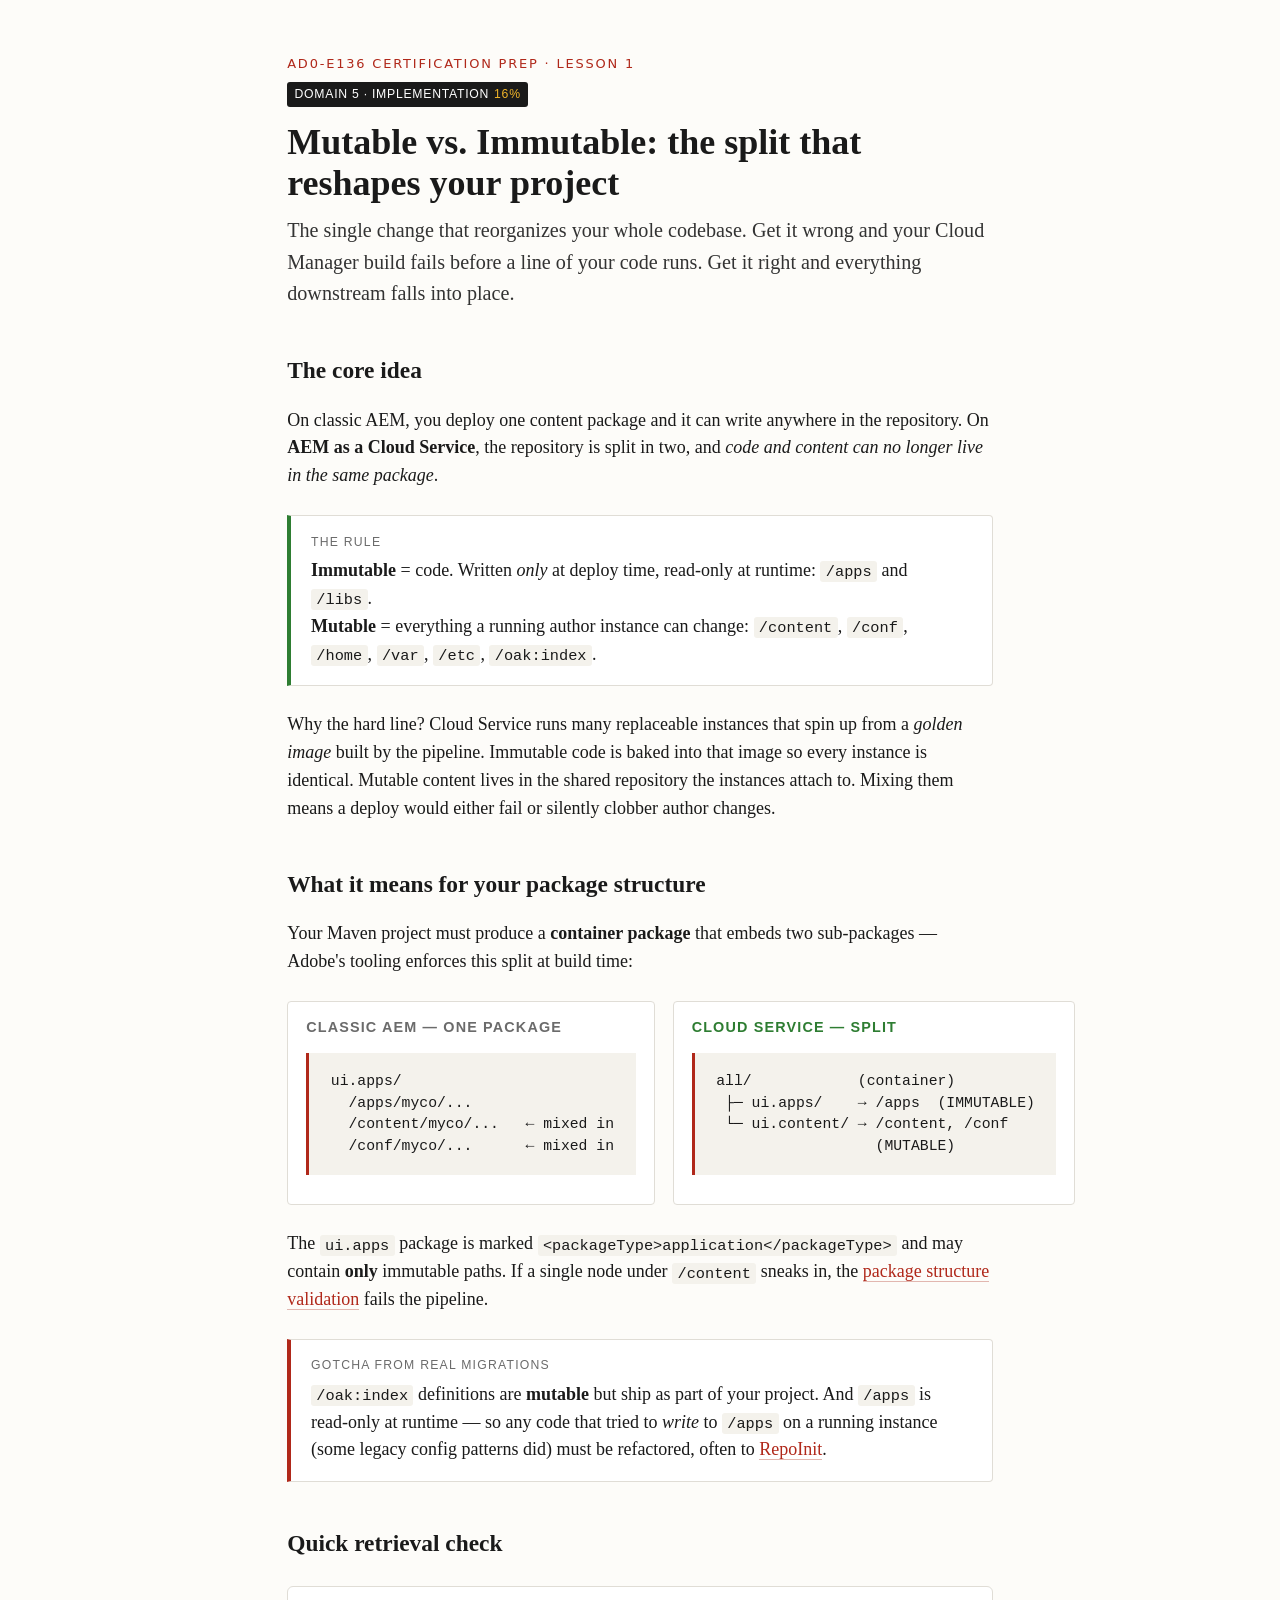
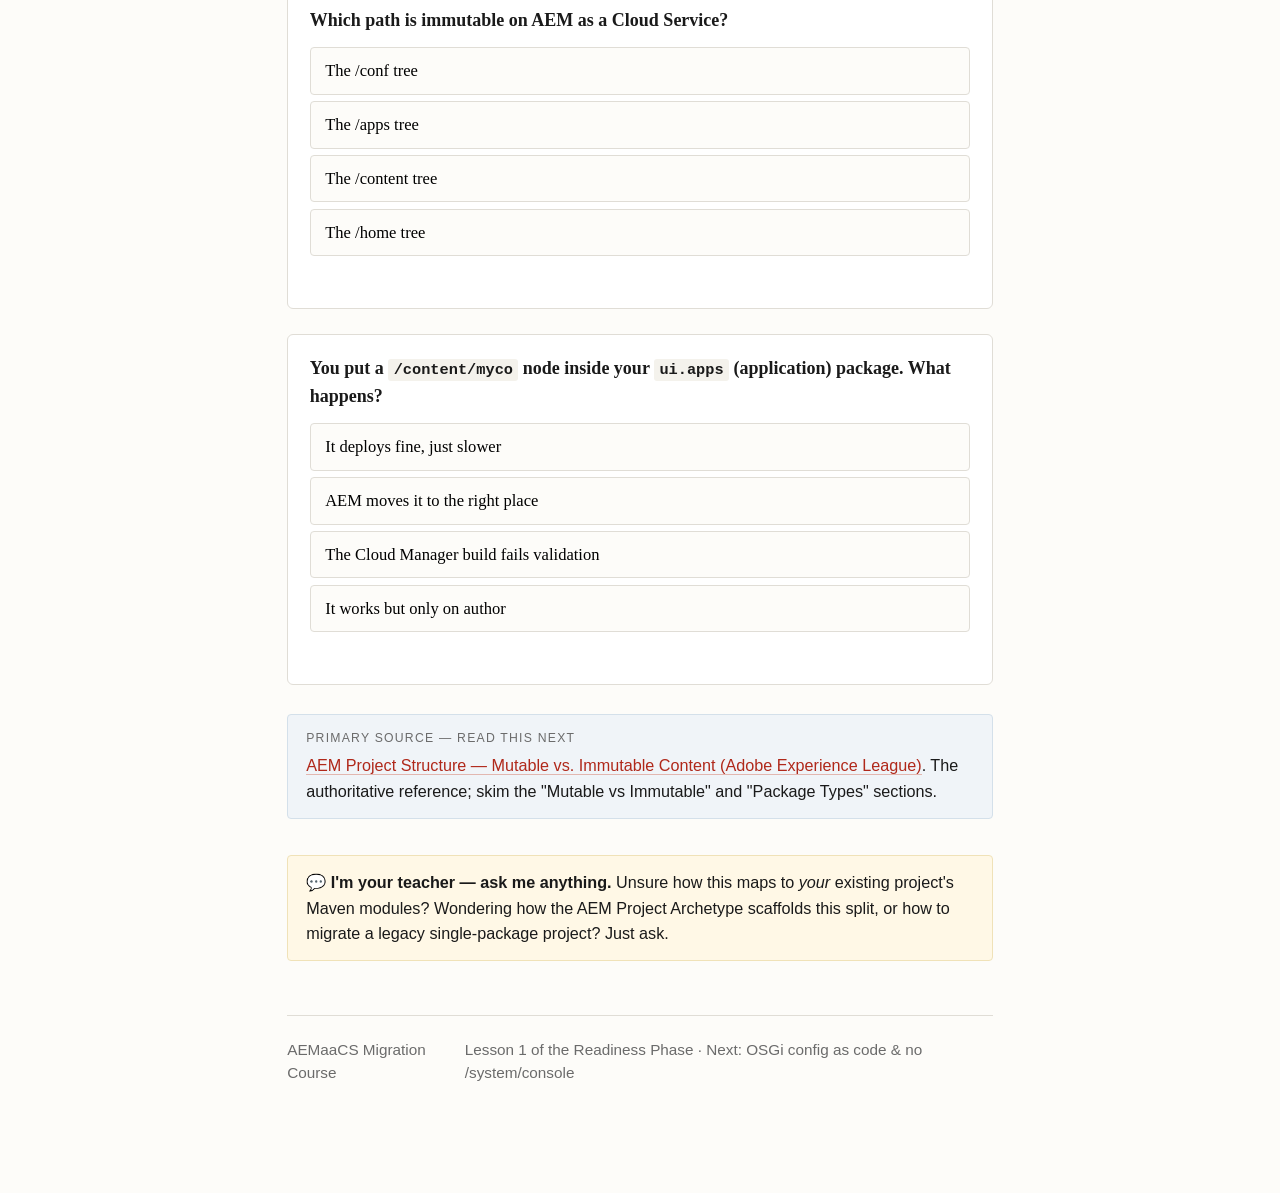
==== lessons/0001-mutable-vs-immutable.html @ 408bcbd1 "first commit" ====
<!DOCTYPE html>
<html lang="en">
<head>
<meta charset="utf-8">
<meta name="viewport" content="width=device-width, initial-scale=1">
<title>Lesson 1 — Mutable vs Immutable: the split that reshapes your project</title>
<link rel="stylesheet" href="../assets/course.css">
</head>
<body>

<p class="kicker">AD0-E136 Certification Prep · Lesson 1</p>
<span class="domain-badge">Domain 5 · Implementation<span class="wt">16%</span></span>
<h1>Mutable vs. Immutable: the split that reshapes your project</h1>
<p class="lede">The single change that reorganizes your whole codebase. Get it wrong and your Cloud Manager build fails before a line of your code runs. Get it right and everything downstream falls into place.</p>

<h2>The core idea</h2>
<p>On classic AEM, you deploy one content package and it can write anywhere in the repository. On <strong>AEM as a Cloud Service</strong>, the repository is split in two, and <em>code and content can no longer live in the same package</em>.</p>

<div class="callout new">
<span class="label">The rule</span>
<strong>Immutable</strong> = code. Written <em>only</em> at deploy time, read-only at runtime: <code>/apps</code> and <code>/libs</code>.<br>
<strong>Mutable</strong> = everything a running author instance can change: <code>/content</code>, <code>/conf</code>, <code>/home</code>, <code>/var</code>, <code>/etc</code>, <code>/oak:index</code>.
</div>

<p>Why the hard line? Cloud Service runs many replaceable instances that spin up from a <em>golden image</em> built by the pipeline. Immutable code is baked into that image so every instance is identical. Mutable content lives in the shared repository the instances attach to. Mixing them means a deploy would either fail or silently clobber author changes.</p>

<h2>What it means for your package structure</h2>
<p>Your Maven project must produce a <strong>container package</strong> that embeds two sub-packages — Adobe's tooling enforces this split at build time:</p>

<div class="compare">
  <div class="was">
    <h4>Classic AEM — one package</h4>
    <pre><code>ui.apps/
  /apps/myco/...
  /content/myco/...   ← mixed in
  /conf/myco/...      ← mixed in</code></pre>
  </div>
  <div class="now">
    <h4>Cloud Service — split</h4>
<pre><code>all/            (container)
 ├─ ui.apps/    → /apps  (IMMUTABLE)
 └─ ui.content/ → /content, /conf
                  (MUTABLE)</code></pre>
  </div>
</div>

<p>The <code>ui.apps</code> package is marked <code>&lt;packageType&gt;application&lt;/packageType&gt;</code> and may contain <strong>only</strong> immutable paths. If a single node under <code>/content</code> sneaks in, the <a href="https://experienceleague.adobe.com/en/docs/experience-manager-cloud-service/content/implementing/developing/aem-project-content-package-structure" target="_blank">package structure validation</a> fails the pipeline.</p>

<div class="callout">
<span class="label">Gotcha from real migrations</span>
<code>/oak:index</code> definitions are <strong>mutable</strong> but ship as part of your project. And <code>/apps</code> is read-only at runtime — so any code that tried to <em>write</em> to <code>/apps</code> on a running instance (some legacy config patterns did) must be refactored, often to <a href="https://sling.apache.org/documentation/bundles/repository-initialization.html" target="_blank">RepoInit</a>.
</div>

<h2>Quick retrieval check</h2>

<div class="quiz" data-answer="1"
     data-explain0="/conf holds editable template &amp; policy config — authors change it at runtime, so it is mutable."
     data-explain1="Correct. /apps is code, baked into the golden image at deploy, read-only at runtime."
     data-explain2="/content is authored pages — mutable by definition."
     data-explain3="/home stores users and groups — mutable, changed at runtime.">
  <div class="q">Which path is <strong>immutable</strong> on AEM as a Cloud Service?</div>
  <button>The /conf tree</button>
  <button>The /apps tree</button>
  <button>The /content tree</button>
  <button>The /home tree</button>
  <div class="feedback"></div>
</div>

<div class="quiz" data-answer="2"
     data-explain0="No — the pipeline would reject it; content in an application package fails validation."
     data-explain1="No — there is no auto-sorting; you must structure the packages yourself."
     data-explain2="Correct. The application package must contain only immutable paths, or the build fails."
     data-explain3="No — mixing is exactly what the split forbids.">
  <div class="q">You put a <code>/content/myco</code> node inside your <code>ui.apps</code> (application) package. What happens?</div>
  <button>It deploys fine, just slower</button>
  <button>AEM moves it to the right place</button>
  <button>The Cloud Manager build fails validation</button>
  <button>It works but only on author</button>
  <div class="feedback"></div>
</div>

<div class="source">
<span class="label">Primary source — read this next</span>
<a href="https://experienceleague.adobe.com/en/docs/experience-manager-cloud-service/content/implementing/developing/aem-project-content-package-structure" target="_blank">AEM Project Structure — Mutable vs. Immutable Content (Adobe Experience League)</a>. The authoritative reference; skim the "Mutable vs Immutable" and "Package Types" sections.
</div>

<div class="ask">
💬 <strong>I'm your teacher — ask me anything.</strong> Unsure how this maps to <em>your</em> existing project's Maven modules? Wondering how the AEM Project Archetype scaffolds this split, or how to migrate a legacy single-package project? Just ask.
</div>

<div class="footer-nav">
  <span>AEMaaCS Migration Course</span>
  <span>Lesson 1 of the Readiness Phase · Next: OSGi config as code &amp; no /system/console</span>
</div>

<script src="../assets/quiz.js"></script>
</body>
</html>
---- assets/course.css ----
/* Shared stylesheet for the AEMaaCS Migration course.
   Tufte-inspired: generous margins, readable serif body, restrained palette.
   Every lesson links this so the course reads as one consistent whole. */

:root {
  --ink: #1a1a1a;
  --muted: #6b6b6b;
  --rule: #e0ddd6;
  --bg: #fdfcf9;
  --accent: #b0281a;      /* Adobe-ish red, used sparingly */
  --code-bg: #f4f2ec;
  --good: #2e7d32;
  --warn: #b0281a;
  --maxw: 42rem;
}

* { box-sizing: border-box; }

html { font-size: 18px; }

body {
  margin: 0 auto;
  max-width: var(--maxw);
  padding: 3rem 1.4rem 6rem;
  background: var(--bg);
  color: var(--ink);
  font-family: et-book, Palatino, "Palatino Linotype", Georgia, serif;
  line-height: 1.55;
  -webkit-font-smoothing: antialiased;
}

.kicker {
  font-family: -apple-system, "Segoe UI", system-ui, sans-serif;
  font-size: .72rem;
  letter-spacing: .14em;
  text-transform: uppercase;
  color: var(--accent);
  margin: 0 0 .3rem;
}

/* Certification domain badge — every lesson declares its exam domain + weight */
.domain-badge {
  display: inline-block;
  font-family: -apple-system, "Segoe UI", sans-serif;
  font-size: .68rem; letter-spacing: .06em; text-transform: uppercase;
  background: #1a1a1a; color: #fff; padding: .25em .6em; border-radius: 3px;
  margin-bottom: .8rem;
}
.domain-badge .wt { color: #f0b429; margin-left: .4em; }

/* Exam-tip callout */
.callout.exam { border-left-color: #f0b429; background: #fffbf0; }

h1 { font-size: 2rem; line-height: 1.15; margin: 0 0 .6rem; font-weight: 600; }
h2 { font-size: 1.3rem; margin: 2.4rem 0 .6rem; font-weight: 600; }
h3 { font-size: 1.05rem; margin: 1.6rem 0 .4rem; font-weight: 600; }

.lede { font-size: 1.12rem; color: #333; margin: 0 0 1.6rem; }

p, li { font-size: 1rem; }

a { color: var(--accent); text-decoration: none; border-bottom: 1px solid #e2b7b0; }
a:hover { border-bottom-color: var(--accent); }

hr { border: none; border-top: 1px solid var(--rule); margin: 2.4rem 0; }

code {
  font-family: "SF Mono", "Cascadia Code", Consolas, monospace;
  font-size: .85em;
  background: var(--code-bg);
  padding: .1em .35em;
  border-radius: 3px;
}

pre {
  background: var(--code-bg);
  border-left: 3px solid var(--accent);
  padding: 1rem 1.2rem;
  overflow-x: auto;
  font-size: .82rem;
  line-height: 1.45;
}
pre code { background: none; padding: 0; font-size: inherit; }

/* Callout boxes */
.callout {
  border: 1px solid var(--rule);
  border-left: 4px solid var(--accent);
  background: #fff;
  padding: .9rem 1.1rem;
  margin: 1.4rem 0;
  border-radius: 0 4px 4px 0;
}
.callout.old { border-left-color: var(--muted); }
.callout.new { border-left-color: var(--good); }
.callout .label {
  font-family: -apple-system, "Segoe UI", sans-serif;
  font-size: .68rem; letter-spacing: .1em; text-transform: uppercase;
  color: var(--muted); display: block; margin-bottom: .3rem;
}

/* Before/after two-column compare */
.compare { display: grid; grid-template-columns: 1fr 1fr; gap: 1rem; margin: 1.4rem 0; }
.compare > div { border: 1px solid var(--rule); border-radius: 4px; padding: .8rem 1rem; background: #fff; }
.compare h4 { margin: 0 0 .5rem; font-size: .8rem; font-family: -apple-system, sans-serif;
  text-transform: uppercase; letter-spacing: .08em; }
.compare .was h4 { color: var(--muted); }
.compare .now h4 { color: var(--good); }
@media (max-width: 34rem) { .compare { grid-template-columns: 1fr; } }

/* Quiz widget (paired with assets/quiz.js) */
.quiz { border: 1px solid var(--rule); border-radius: 6px; padding: 1.1rem 1.2rem; margin: 1.4rem 0; background: #fff; }
.quiz .q { font-weight: 600; margin-bottom: .7rem; }
.quiz button {
  display: block; width: 100%; text-align: left; margin: .35rem 0;
  padding: .55rem .8rem; border: 1px solid var(--rule); border-radius: 4px;
  background: var(--bg); cursor: pointer; font: inherit; font-size: .92rem;
}
.quiz button:hover { border-color: var(--accent); }
.quiz button.sel { background: #e8eef6; border-color: #4a6fa5; }
.quiz button.correct { background: #e7f3e8; border-color: var(--good); }
.quiz button.wrong { background: #fbe9e7; border-color: var(--warn); }
.quiz button.check { text-align: center; font-weight: 600; margin-top: .6rem; background: #1a1a1a; color: #fff; border-color: #1a1a1a; }
.quiz .feedback { margin-top: .7rem; font-size: .9rem; color: var(--muted); min-height: 1.2em; }

.footer-nav {
  margin-top: 3rem; padding-top: 1.2rem; border-top: 1px solid var(--rule);
  font-family: -apple-system, "Segoe UI", sans-serif; font-size: .85rem;
  display: flex; justify-content: space-between; color: var(--muted);
}

.ask {
  font-family: -apple-system, "Segoe UI", sans-serif; font-size: .9rem;
  background: #fff8e6; border: 1px solid #f0e2b8; border-radius: 4px;
  padding: .8rem 1rem; margin: 2rem 0;
}

.source {
  font-family: -apple-system, "Segoe UI", sans-serif; font-size: .9rem;
  background: #f0f4f8; border: 1px solid #d4e0ea; border-radius: 4px;
  padding: .8rem 1rem; margin: 1.6rem 0;
}
.source .label { font-size: .68rem; letter-spacing: .1em; text-transform: uppercase;
  color: var(--muted); display: block; margin-bottom: .3rem; }

@media print {
  body { max-width: none; }
  .quiz button { display: none; }
  a { color: var(--ink); border: none; }
}
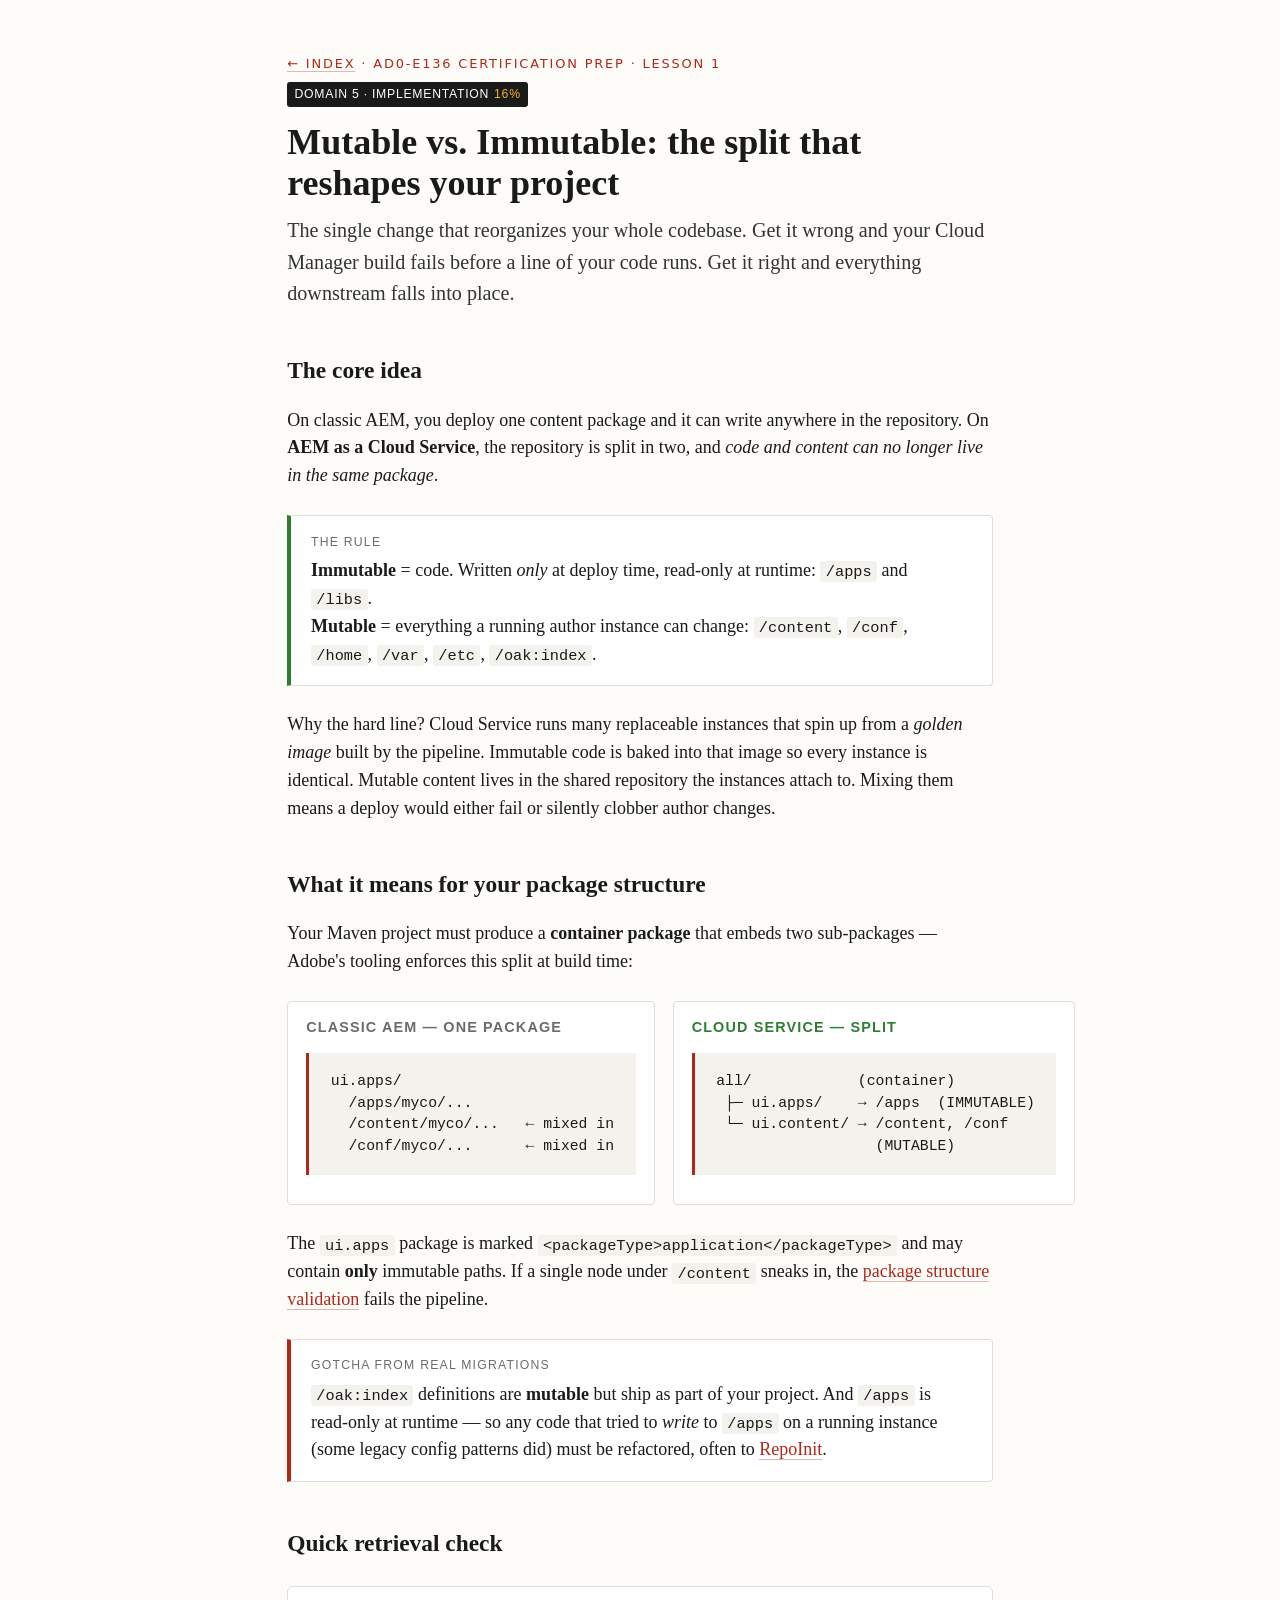
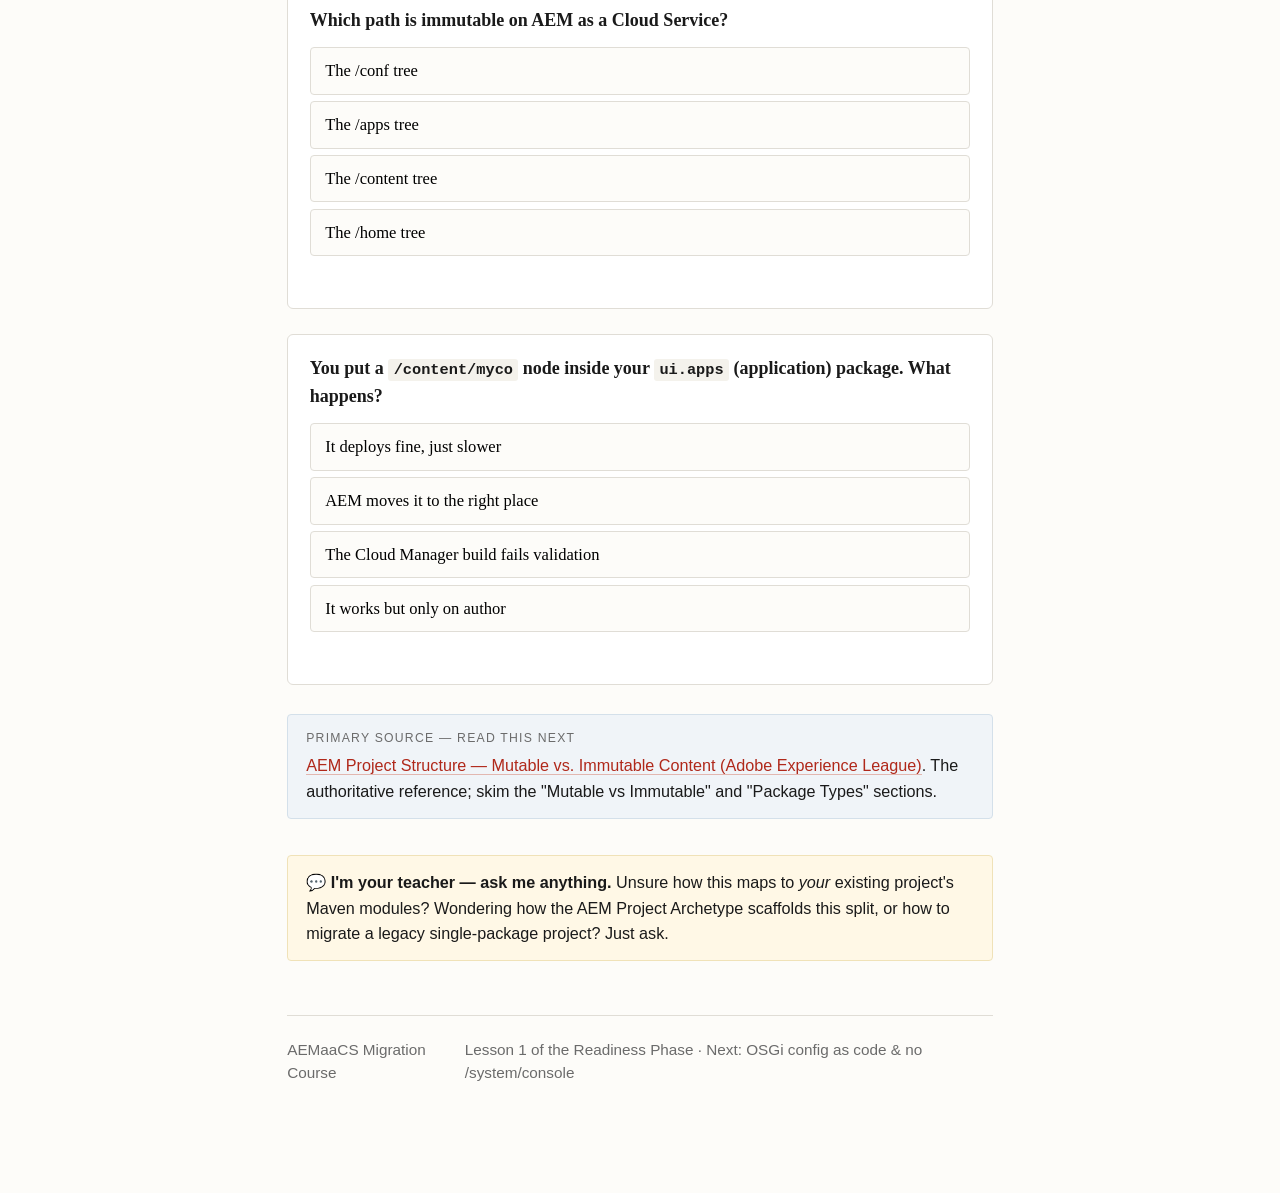
==== commit 35c3f7eb: "add index link" ====
--- a/lessons/0001-mutable-vs-immutable.html
+++ b/lessons/0001-mutable-vs-immutable.html
@@ -8,7 +8,7 @@
 </head>
 <body>
 
-<p class="kicker">AD0-E136 Certification Prep · Lesson 1</p>
+<p class="kicker"><a href="../index.html">← Index</a> · AD0-E136 Certification Prep · Lesson 1</p>
 <span class="domain-badge">Domain 5 · Implementation<span class="wt">16%</span></span>
 <h1>Mutable vs. Immutable: the split that reshapes your project</h1>
 <p class="lede">The single change that reorganizes your whole codebase. Get it wrong and your Cloud Manager build fails before a line of your code runs. Get it right and everything downstream falls into place.</p>
